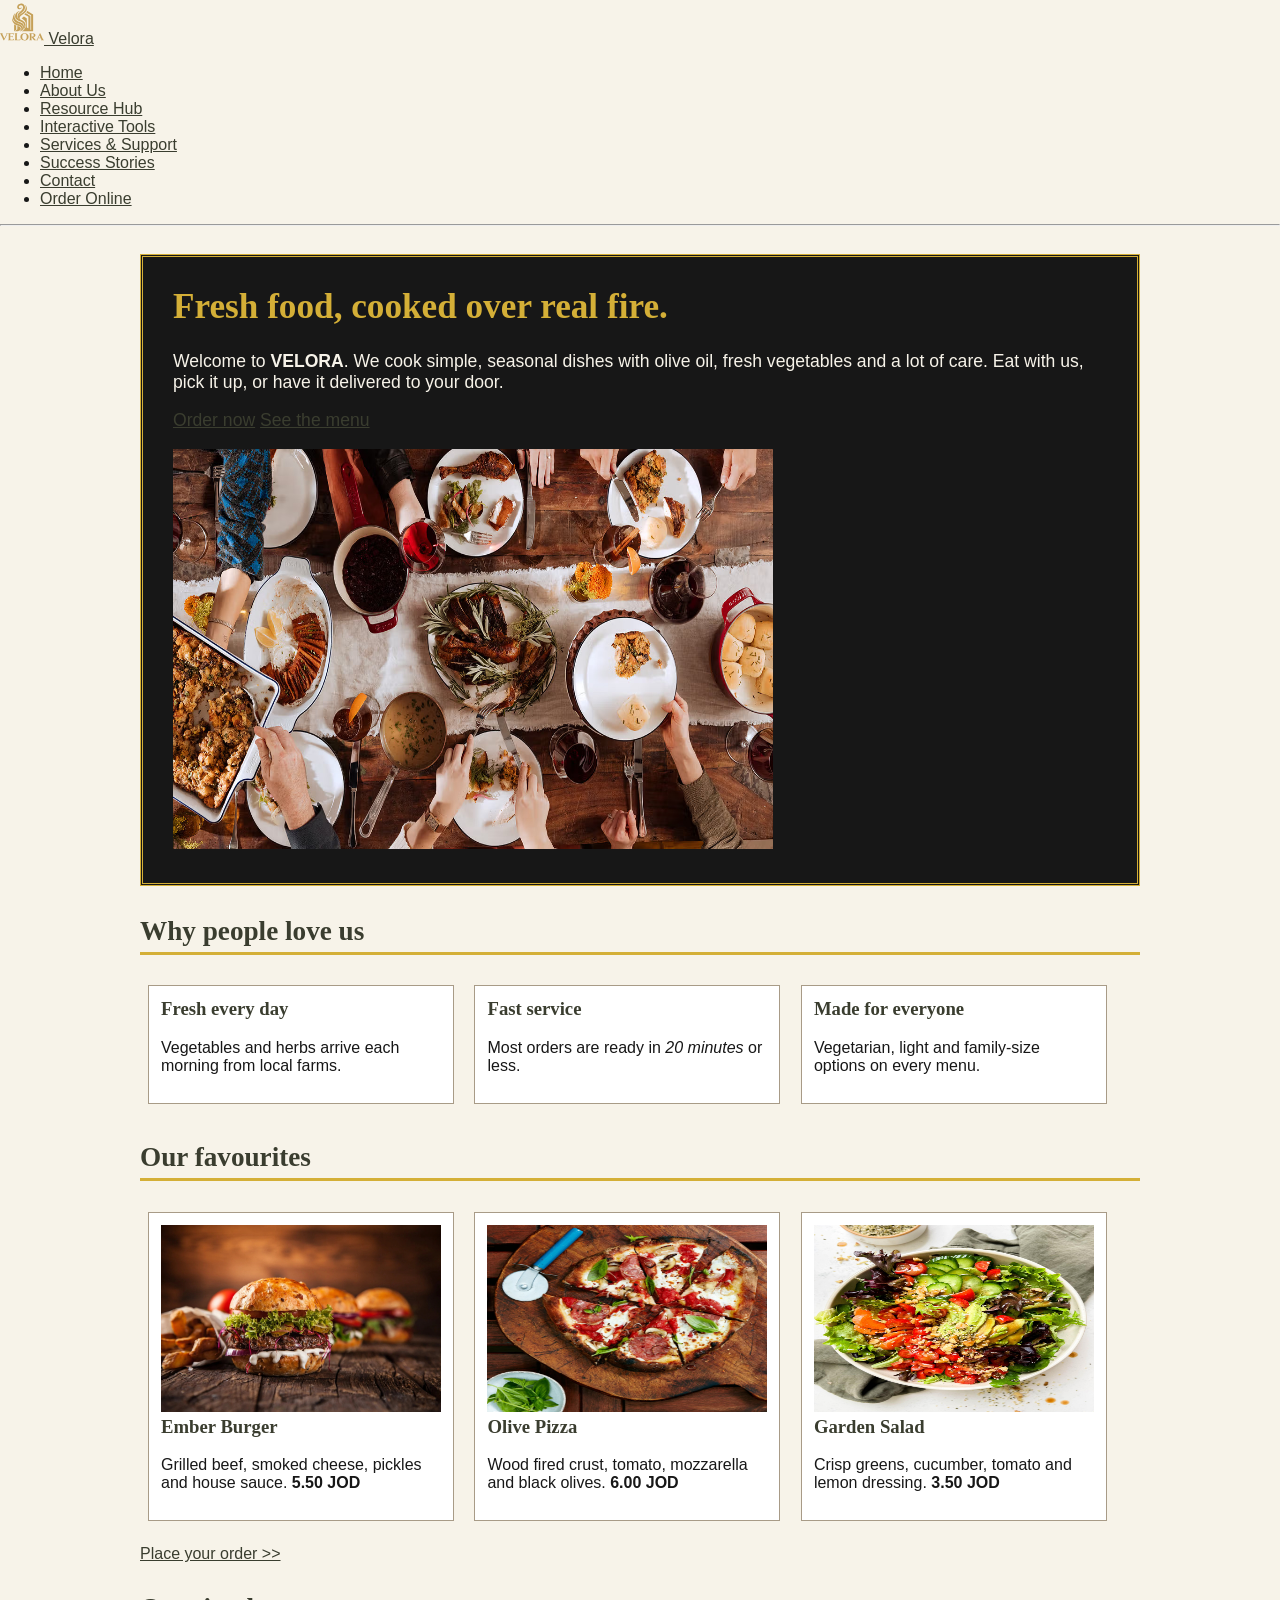
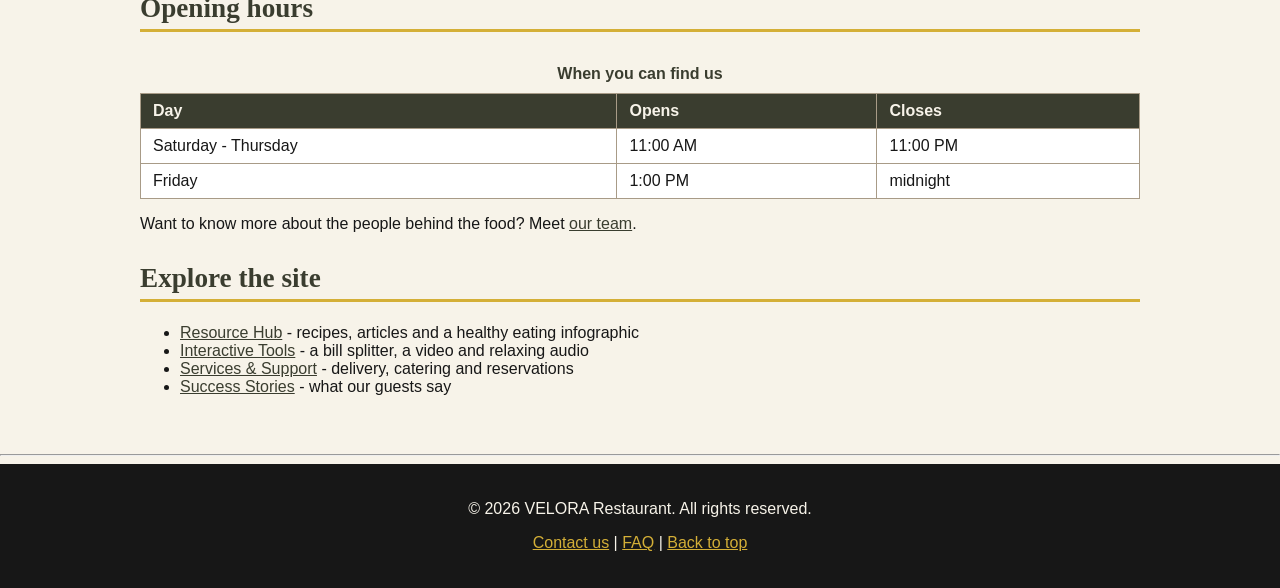
==== index.html @ dc9d483e "Update index.html" ====
<!DOCTYPE html>
<head>

  <meta name="viewport" content="width=device-width, initial-scale=1.0">
  <title>Home | VELORA</title>
  <link rel="stylesheet" href="css/style.css">

</head>

<body>

  <div id="top">
    <a href="index.html"><img src="images/velora.svg" alt="Velora logo" width="44" height="44"> Velora</a>

    <nav>

      <ul>
          <li><a href="index.html">Home</a></li>
          <li><a href="about.html">About Us</a></li>
          <li><a href="resources.html">Resource Hub</a></li>
          <li><a href="tools.html">Interactive Tools</a></li>
          <li><a href="services.html">Services &amp; Support</a></li>
          <li><a href="stories.html">Success Stories</a></li>
          <li><a href="contact.html">Contact</a></li>
          <li><a href="order.html">Order Online</a></li>
      </ul>

    </nav>

  </div>


  <hr>


  <div id="content">

    <div class="hero section">

      <h1>Fresh food, cooked over real fire.</h1>

      <p>Welcome to <strong>VELORA</strong>. We cook simple, seasonal dishes with olive oil, fresh vegetables and a lot of care. Eat with us, pick it up, or have it delivered to your door.</p>

      <p>
        <a href="order.html">Order now</a>
        <a href="#menu">See the menu</a>
      </p>

      <div>
        <img src="images/Food_on_Table.jpg" alt="A plate of food on a table" width="600" height="400">
      </div>
        
      
    </div>

    <div class="section">
      <h2>Why people love us</h2>
      <div class="card"><h3>Fresh every day</h3><p>Vegetables and herbs arrive each morning from local farms.</p></div>
      <div class="card"><h3>Fast service</h3><p>Most orders are ready in <em>20 minutes</em> or less.</p></div>
      <div class="card"><h3>Made for everyone</h3><p>Vegetarian, light and family-size options on every menu.</p></div>
    </div>

    <div class="section" id="menu">

      <h2>Our favourites</h2>

      <div class="card">

        <img src="images/grilled_Beef_Burger.jpg" alt="Grilled beef burger" width="280" height="187"> 
        <h3>Ember Burger</h3>
        <p>Grilled beef, smoked cheese, pickles and house sauce. <strong>5.50 JOD</strong></p>

      </div>


      <div class="card">

        <img src="images/Wood_fired_pizza.jpg" alt="Wood-fired pizza" width="280" height="187">
        <h3>Olive Pizza</h3> 
        <p>Wood fired crust, tomato, mozzarella and black olives. <strong>6.00 JOD</strong></p>

      </div>

      <div class="card">

        <img src="images/green_salad.jpg" alt="Green garden salad" width="280" height="187">
        <h3>Garden Salad</h3>  
        <p>Crisp greens, cucumber, tomato and lemon dressing. <strong>3.50 JOD</strong></p>

      </div>

      <p><a href="order.html">Place your order &gt;&gt;</a></p>

    </div>


    <div class="section" id="hours">

      <h2>Opening hours</h2>

      <table border="1">

        <caption>When you can find us</caption>

        <tr><th>Day</th><th>Opens</th><th>Closes</th></tr>
        <tr><td>Saturday - Thursday</td><td>11:00 AM</td><td>11:00 PM</td></tr>
        <tr><td>Friday</td><td>1:00 PM</td><td>midnight</td></tr>

      </table>

      <p>Want to know more about the people behind the food? Meet <a href="about.html#team">our team</a>.</p>

    </div>

    <div class="section">

      <h2>Explore the site</h2>

      <ul>
        <li><a href="resources.html">Resource Hub</a> - recipes, articles and a healthy eating infographic</li>
        <li><a href="tools.html">Interactive Tools</a> - a bill splitter, a video and relaxing audio</li>
        <li><a href="services.html">Services &amp; Support</a> - delivery, catering and reservations</li>
        <li><a href="stories.html">Success Stories</a> - what our guests say</li>
      </ul>

    </div>

  </div>

  <hr>

  <div class="footer">

    <p>&copy; 2026 VELORA Restaurant. All rights reserved.</p>

    <p><a href="contact.html">Contact us</a> | <a href="services.html#faq">FAQ</a> | <a href="#top">Back to top</a></p>

  </div>

</body>

</html>
---- css/style.css ----
/*General*/

body{

    margin: 0;
    font-family: 'Segoe UI', Tahoma, Arial, sans-serif;
    color: #171717;
    background-color: #F7F3E9;

}


/*Headings*/

h1,h2,h3{

    font-family: Georgia, 'Times New Roman', serif; 
    color: #3A3D2F;

}

h1{
    font-size: 220%;
}

h2{
    font-size: 170%;
    border-bottom: 3px solid #D4AF37;
    padding-bottom: 5px;
}


/*Links*/
a {
 
    color: #3A3D2F; 
}


/*Table*/

table{
    width: 100%;
    border-collapse: collapse;
}

caption{

    font-weight: bold;
    padding: 10px;
    color: #3A3D2F;

}

th,td{

    padding: 8px 12px;
    border: 1px solid #A89B87;
    text-align: left;

}

th{

    background-color: #3A3D2F;
    color: #F7F3E9;

}

tr:hover { 

    background-color: #F7F3E9;
}


/*Forms*/


form{
    padding: 20px;
}


fieldset{

    border: 2px solid #D4AF37;
    margin-bottom: 20px;
    padding: 14px;

}


legend{
    font-weight: bold;
    color: #3A3D2F;
    padding: 0 8px;
}


.field{

    margin-bottom: 14px;

}

input, select, textarea{

    padding: 6px;
    border: 2px solid #A89B87; ;

}

.wide{

    width: 70%;

}


.qty{

    width: 60%;
}




/*Footer*/


.footer{

    background-color: #171717;
    color: #F7F3E9;
    text-align: center;
    padding: 20px;

}

.footer a { color: #D4AF37; }


.footer a:visited{

    color: purple;

}



/*Hero section*/

.hero{

    border: 3px double #D4AF37;
    background-color: #171717;
    color: #F7F3E9;
    padding: 30px;


}


.hero h1{

    color: #D4AF37;
    margin-top: 0;

}


.hero p{

    font-size: 110%;


}



/*layout*/

#content{

    max-width: 1000px;
    margin: 0 auto;
    padding: 20px;


}

.section{

    margin-bottom: 30px;


}

/*Cards*/

.card{

    display: inline-block;
    vertical-align: top;
    width: 280px;
    margin: 8px;
    padding: 12px;

}


.card h3{

    margin-top: 0;

}


.card, form, table {

    background-color: white;

}

.card , form{

    border: 1px solid #A89B87;


}
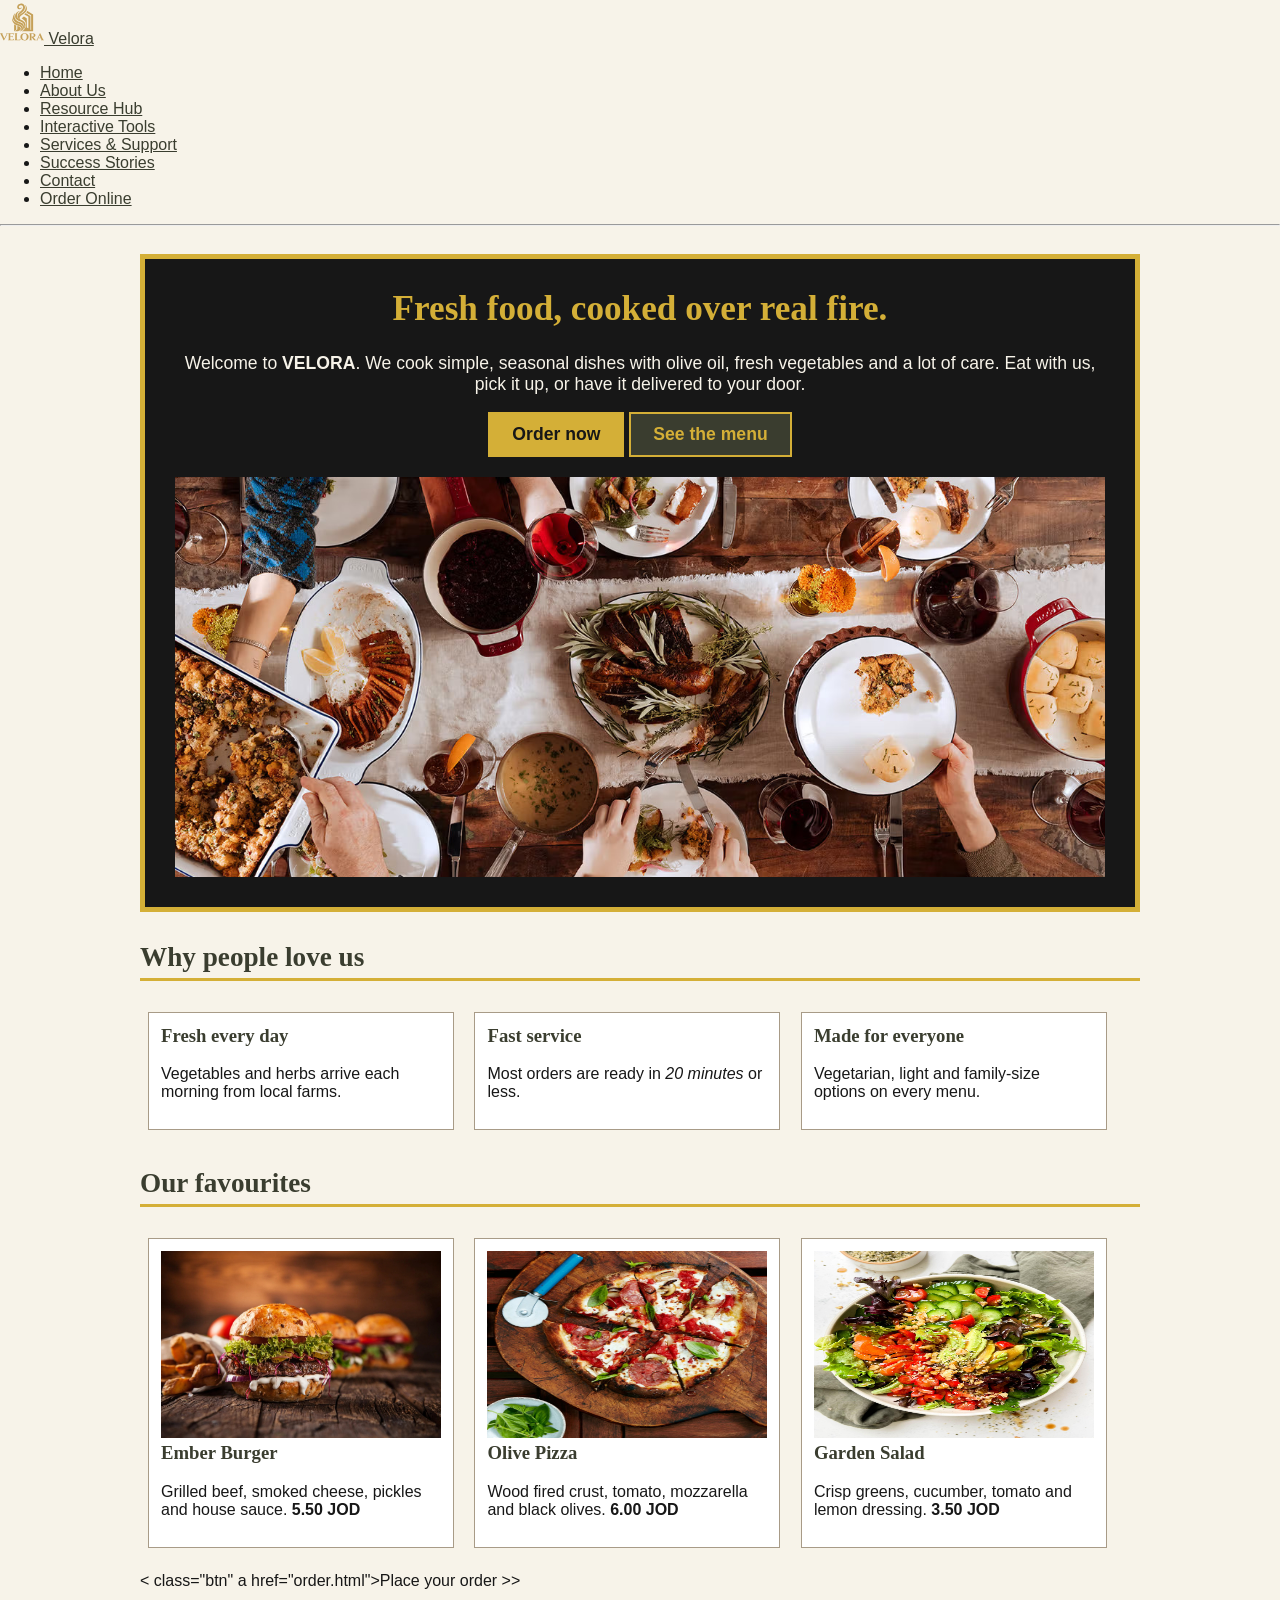
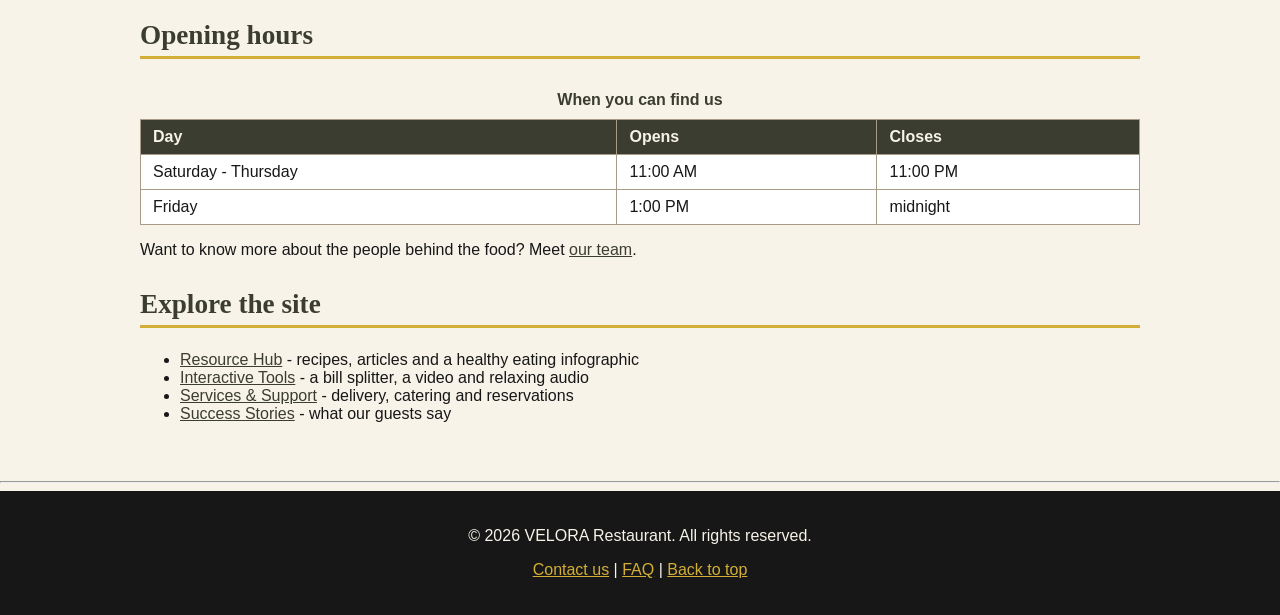
==== commit fb9efb41: "Update index.html" ====
--- a/index.html
+++ b/index.html
@@ -42,8 +42,8 @@
       <p>Welcome to <strong>VELORA</strong>. We cook simple, seasonal dishes with olive oil, fresh vegetables and a lot of care. Eat with us, pick it up, or have it delivered to your door.</p>
 
       <p>
-        <a href="order.html">Order now</a>
-        <a href="#menu">See the menu</a>
+        <a class="btn" href="order.html">Order now</a>
+        <a class="btn secondary" href="#menu">See the menu</a>
       </p>
 
       <div>
@@ -89,7 +89,7 @@
 
       </div>
 
-      <p><a href="order.html">Place your order &gt;&gt;</a></p>
+      <p>< class="btn" a href="order.html">Place your order &gt;&gt;</a></p>
 
     </div>
 
--- a/css/style.css
+++ b/css/style.css
@@ -141,22 +141,16 @@
 .footer a { color: #D4AF37; }
 
 
-.footer a:visited{
-
-    color: purple;
-
-}
-
-
 
 /*Hero section*/
 
 .hero{
 
-    border: 3px double #D4AF37;
+    border: 5px solid #D4AF37;
     background-color: #171717;
     color: #F7F3E9;
     padding: 30px;
+    text-align: center;
 
 
 }
@@ -175,6 +169,15 @@
     font-size: 110%;
 
 
+}
+
+
+.hero img {
+  width: 100%;           
+  max-height: 400px;     
+  object-fit: cover;     
+  display: block;        
+  margin-top: 20px;      
 }
 
 
@@ -229,3 +232,61 @@
 
 
 }
+
+
+/*Buttons*/
+
+.btn{
+
+    display: inline-block;
+    background-color: #D4AF37;
+    color: #171717;
+    text-decoration: none;
+    padding: 10px 22px;
+    text-align: center;
+    border: 2px solid #D4AF37;
+    font-weight: bold;
+
+}
+
+
+.btn:hover{
+
+    background-color: #171717;
+    color: #D4AF37;
+
+}
+
+
+.secondary{
+
+    background-color: #3A3D2F;
+    color: #D4AF37;
+
+}
+
+.secondary:hover{
+
+    background-color: #D4AF37;
+    color: #3A3D2F;
+
+}
+
+
+.reset{
+
+    background-color: #A89B87;
+    color: #171717;
+    border-color: #A89B87;
+
+}
+
+
+.reset:hover{
+
+
+    background-color: #171717;
+    color: #F7F3E9;
+}
+
+
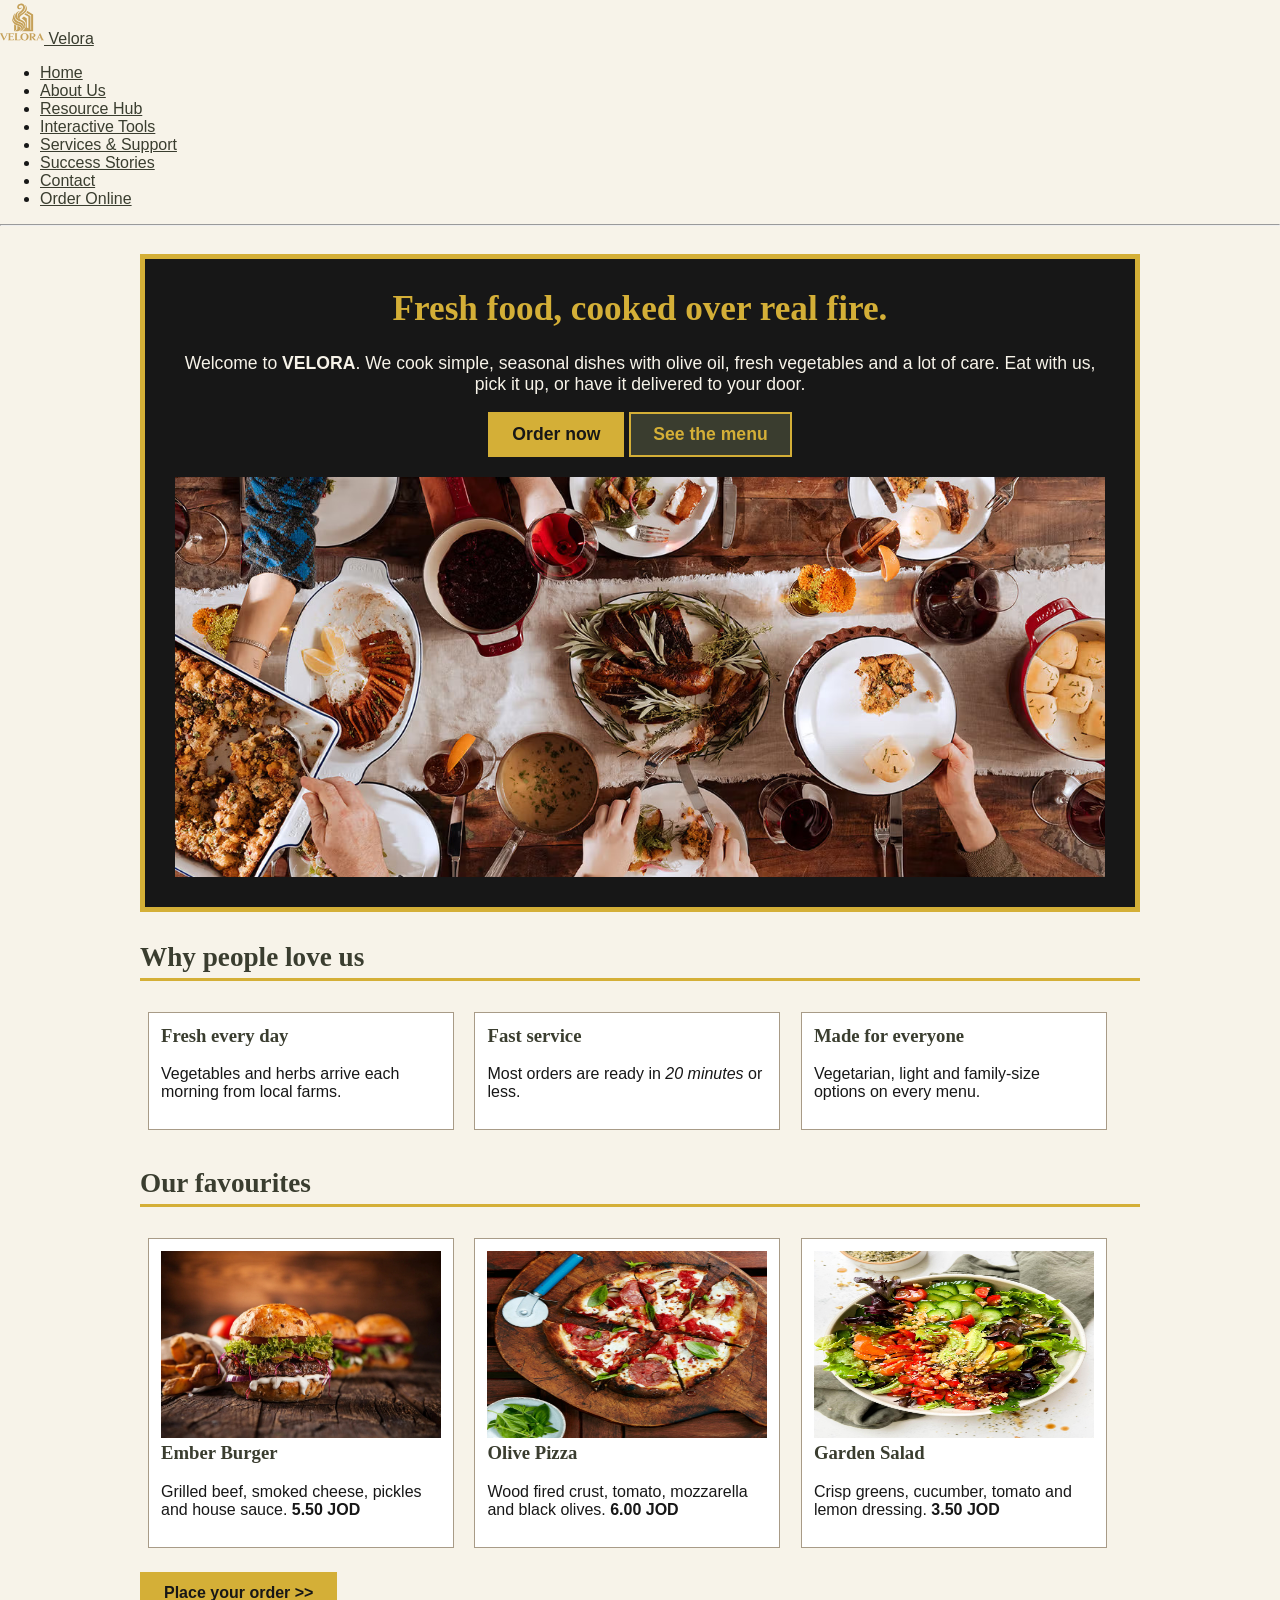
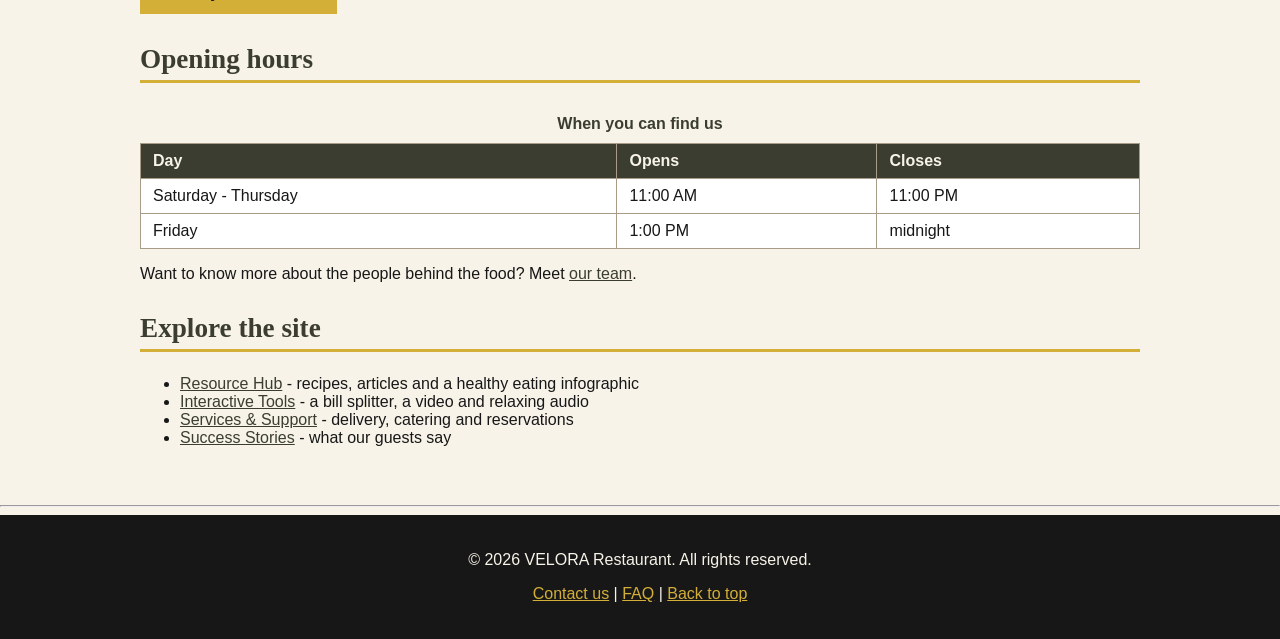
==== commit 2555a8ef: "Update index.html" ====
--- a/index.html
+++ b/index.html
@@ -89,7 +89,7 @@
 
       </div>
 
-      <p>< class="btn" a href="order.html">Place your order &gt;&gt;</a></p>
+      <p><a class="btn" a href="order.html">Place your order &gt;&gt;</a></p>
 
     </div>
 
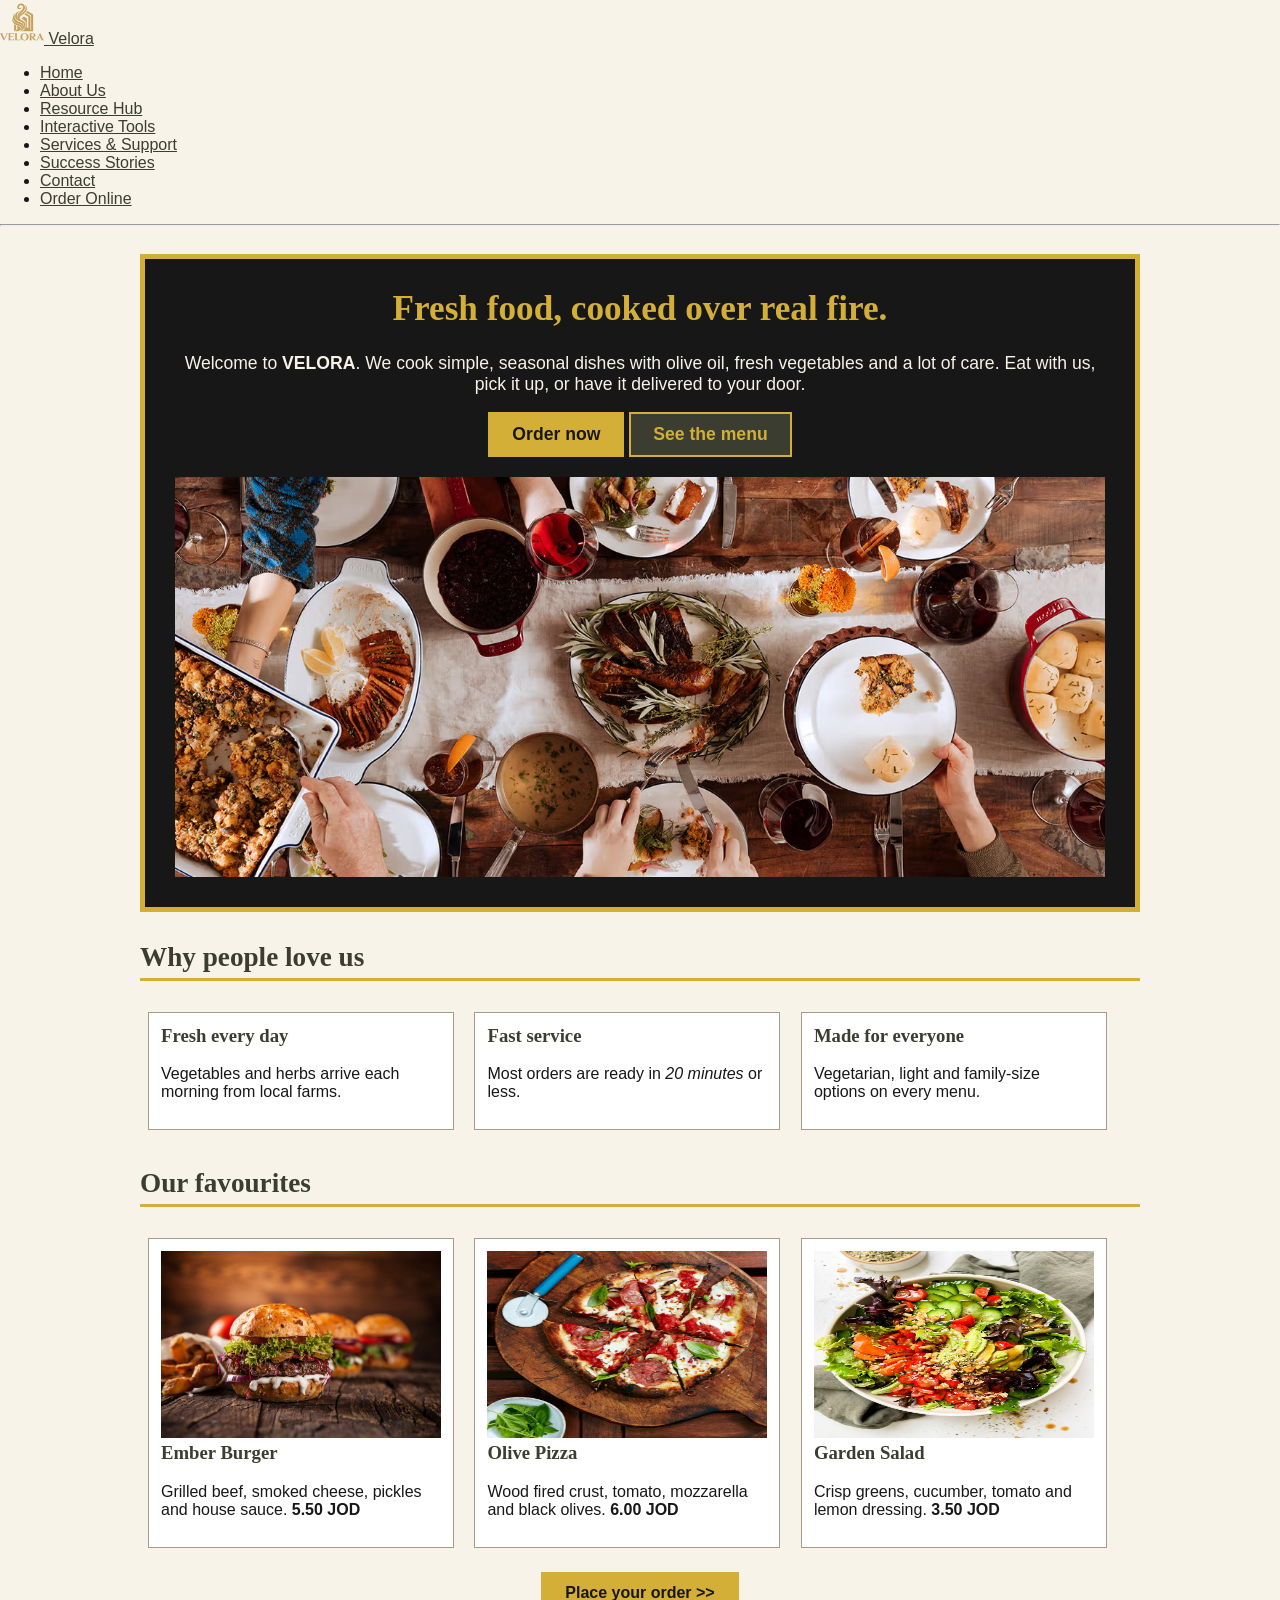
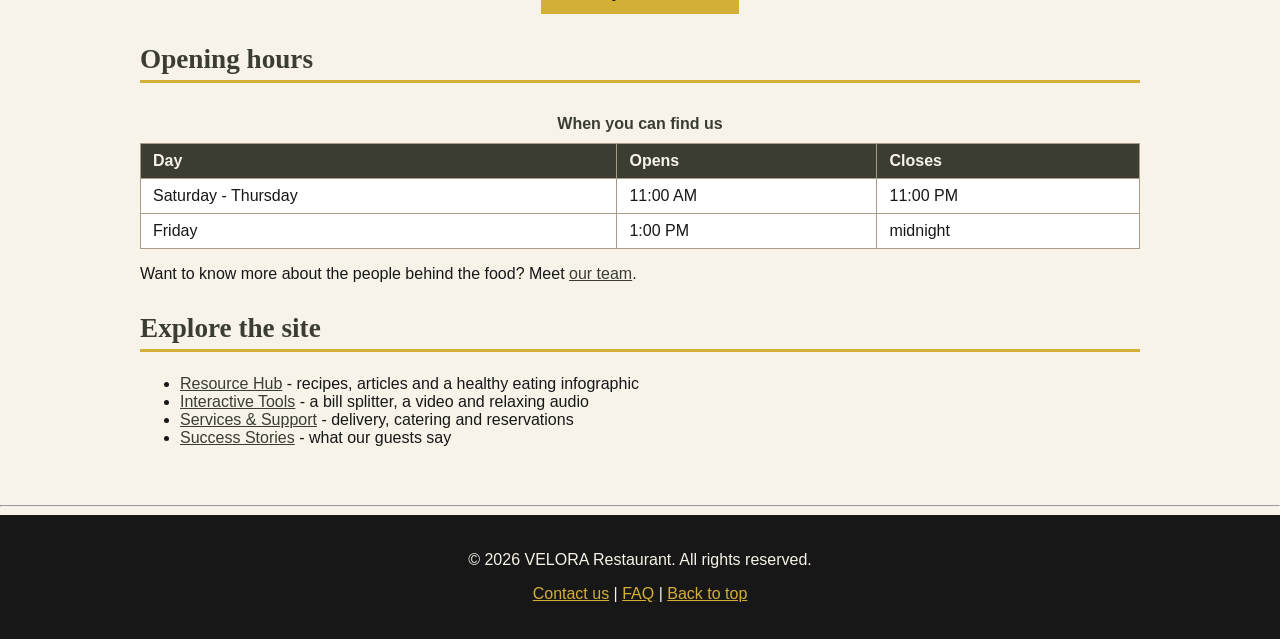
==== commit f7d21a7c: "Update index.html" ====
--- a/index.html
+++ b/index.html
@@ -4,6 +4,12 @@
   <meta name="viewport" content="width=device-width, initial-scale=1.0">
   <title>Home | VELORA</title>
   <link rel="stylesheet" href="css/style.css">
+  <style>
+
+    p.center{ 
+      text-align: center;
+    }
+  </style>
 
 </head>
 
@@ -89,7 +95,7 @@
 
       </div>
 
-      <p><a class="btn" a href="order.html">Place your order &gt;&gt;</a></p>
+      <p class="center" ><a class="btn" href="order.html">Place your order &gt;&gt;</a></p>
 
     </div>
 
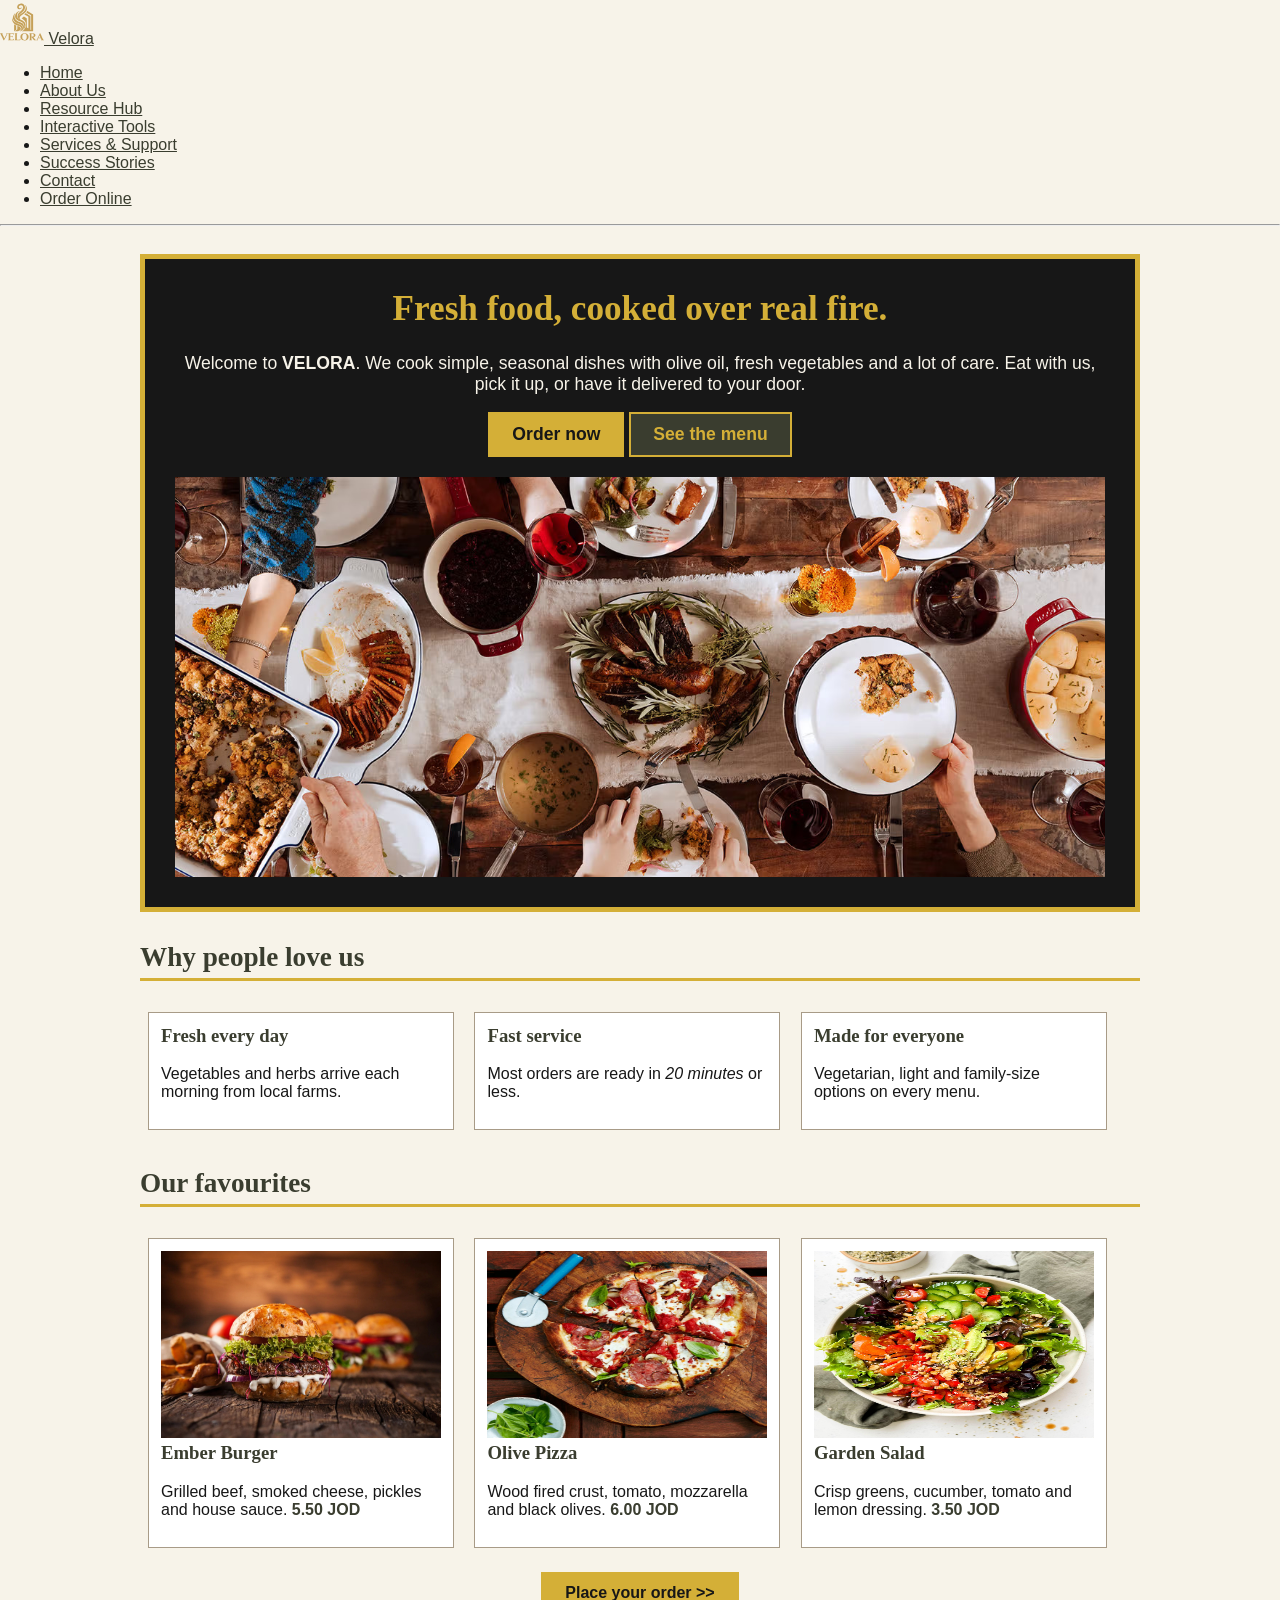
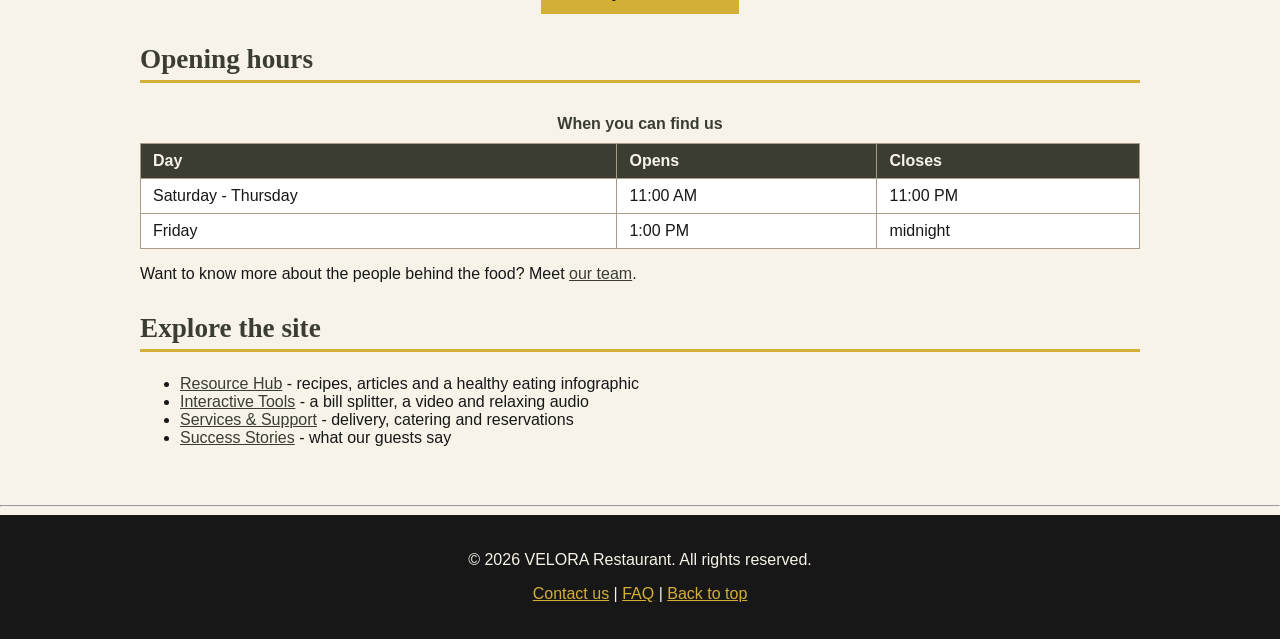
==== commit a998cee5: "Update index.html" ====
--- a/index.html
+++ b/index.html
@@ -74,7 +74,7 @@
 
         <img src="images/grilled_Beef_Burger.jpg" alt="Grilled beef burger" width="280" height="187"> 
         <h3>Ember Burger</h3>
-        <p>Grilled beef, smoked cheese, pickles and house sauce. <strong>5.50 JOD</strong></p>
+        <p>Grilled beef, smoked cheese, pickles and house sauce.  <strong class="price" >5.50 JOD</strong></p>
 
       </div>
 
@@ -83,7 +83,7 @@
 
         <img src="images/Wood_fired_pizza.jpg" alt="Wood-fired pizza" width="280" height="187">
         <h3>Olive Pizza</h3> 
-        <p>Wood fired crust, tomato, mozzarella and black olives. <strong>6.00 JOD</strong></p>
+        <p>Wood fired crust, tomato, mozzarella and black olives. <strong class="price" >6.00 JOD</strong></p>
 
       </div>
 
@@ -91,7 +91,7 @@
 
         <img src="images/green_salad.jpg" alt="Green garden salad" width="280" height="187">
         <h3>Garden Salad</h3>  
-        <p>Crisp greens, cucumber, tomato and lemon dressing. <strong>3.50 JOD</strong></p>
+        <p>Crisp greens, cucumber, tomato and lemon dressing. <strong class="price" >3.50 JOD</strong></p>
 
       </div>
 
--- a/css/style.css
+++ b/css/style.css
@@ -290,3 +290,45 @@
 }
 
 
+
+/*Blocks of texts*/
+.quote{
+
+    border-left: 5px solid #D4AF37 ;
+    padding-left: 12px;
+
+}
+
+.who{
+
+
+    font-size: 90%;
+    color: #3A3D2F;
+
+}
+
+
+.toc{
+
+    padding: 10px 20px;
+
+}
+
+
+.note{
+
+    background-color: white;
+    border-left: 5px solid #D4AF37;
+    padding: 10px 14px;
+
+}
+
+
+.price{
+
+    color: #3A3D2F;
+    font-weight: bold;
+
+}
+
+
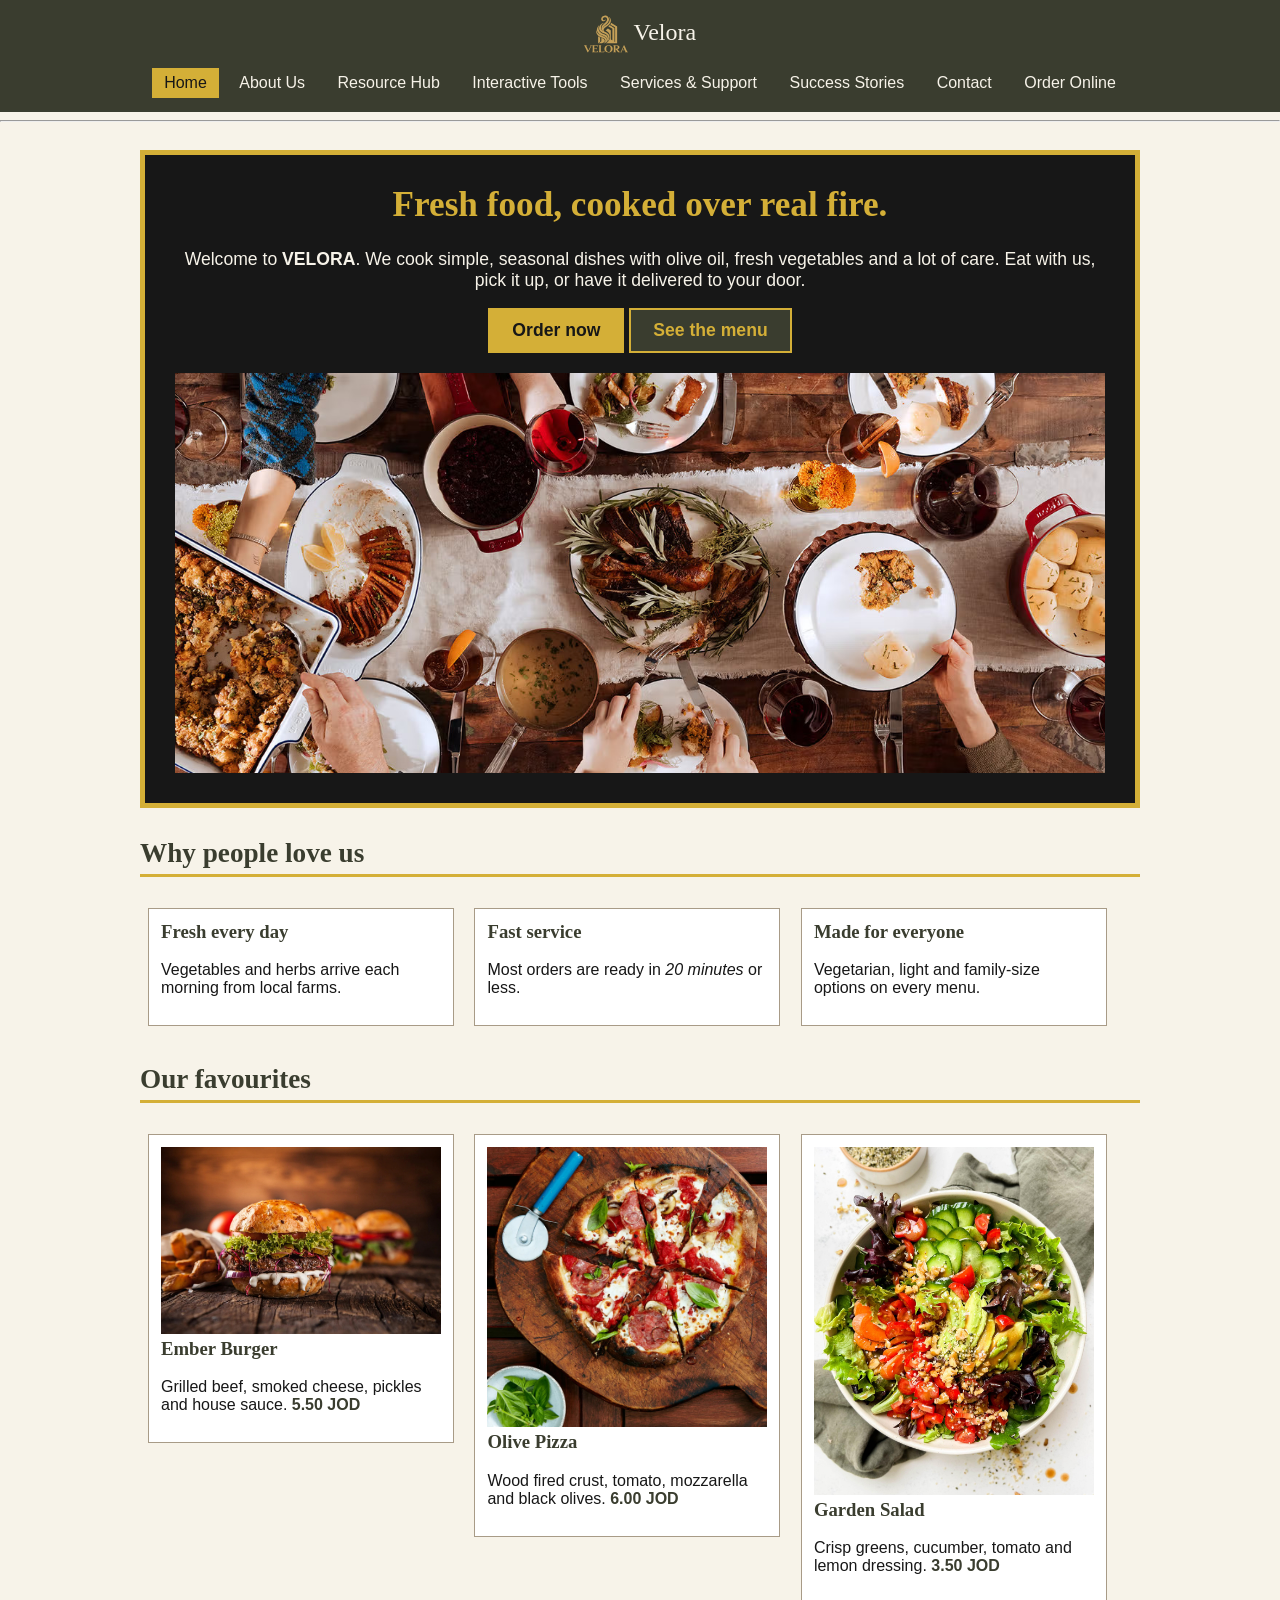
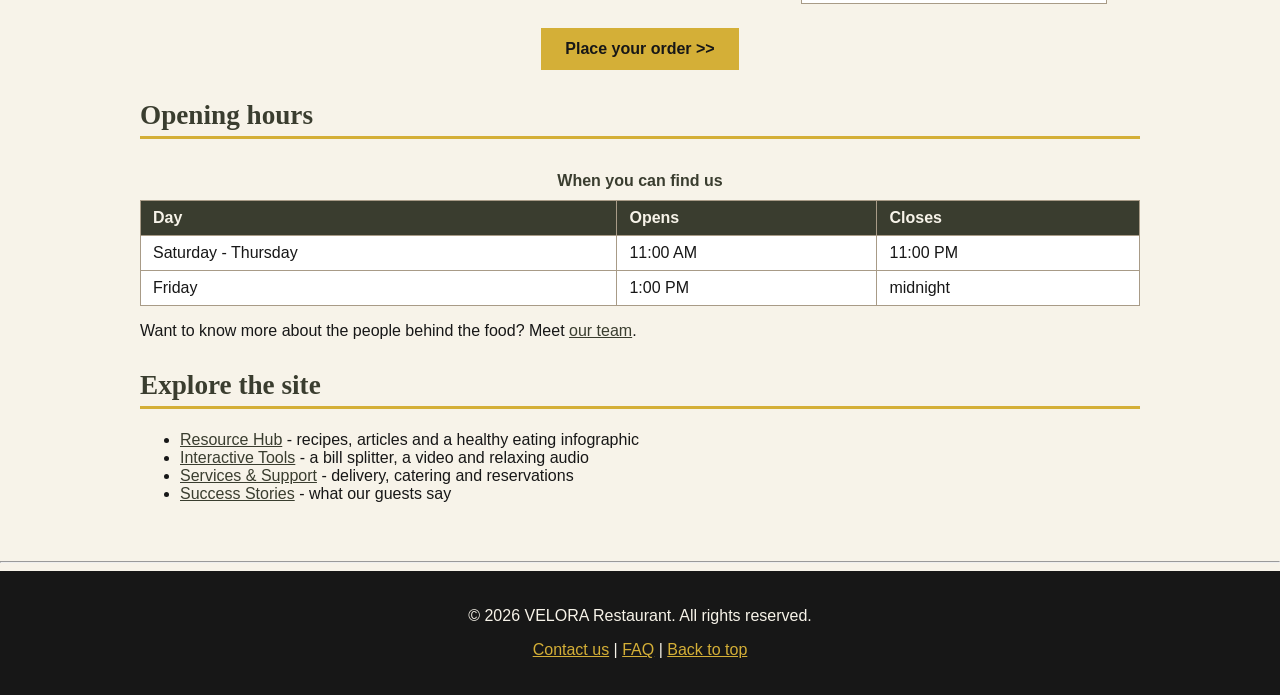
==== commit ecab7bab: "Update index.html" ====
--- a/index.html
+++ b/index.html
@@ -16,12 +16,12 @@
 <body>
 
   <div id="top">
-    <a href="index.html"><img src="images/velora.svg" alt="Velora logo" width="44" height="44"> Velora</a>
+    <a class="brand" href="index.html"><img src="images/velora.svg" alt="Velora logo" width="44" height="44"> Velora</a>
 
     <nav>
 
       <ul>
-          <li><a href="index.html">Home</a></li>
+          <li><a href="index.html" class="active" >Home</a></li>
           <li><a href="about.html">About Us</a></li>
           <li><a href="resources.html">Resource Hub</a></li>
           <li><a href="tools.html">Interactive Tools</a></li>
--- a/css/style.css
+++ b/css/style.css
@@ -331,4 +331,67 @@
 
 }
 
-
+/*order report and bill result*/
+#report, #splitResult { 
+    background-color: #F7F3E9; 
+    border: 2px solid #D4AF37; 
+    padding: 14px; }
+
+#report { 
+    font-family: "Courier New", monospace; 
+}
+
+
+
+/* images and videos */
+img, video { max-width: 100%; height: auto; }
+
+
+
+/*navbar*/
+#top { 
+    background-color: #3A3D2F; 
+    padding: 12px 20px; 
+    text-align: center; 
+}
+
+.brand {
+    color: #F7F3E9;
+    text-decoration: none; font-family: Georgia, serif;
+    font-size: 150%; 
+}
+
+
+.brand img
+ { 
+    vertical-align: middle; 
+}
+
+#top nav ul {
+    list-style-type: none; 
+    margin: 10px 0 0 0; 
+    padding: 0; 
+}
+
+#top nav li { 
+    display: inline-block; 
+    margin: 2px; 
+}
+
+#top nav a { 
+    display: block;
+    color: #F7F3E9; 
+    text-decoration: none; 
+    padding: 6px 12px;
+}
+
+#top nav a:hover { 
+    background-color: #A89B87;
+    color: #171717;
+}
+
+#top nav a.active {
+    background-color: #D4AF37;
+     color: #171717; 
+    
+}
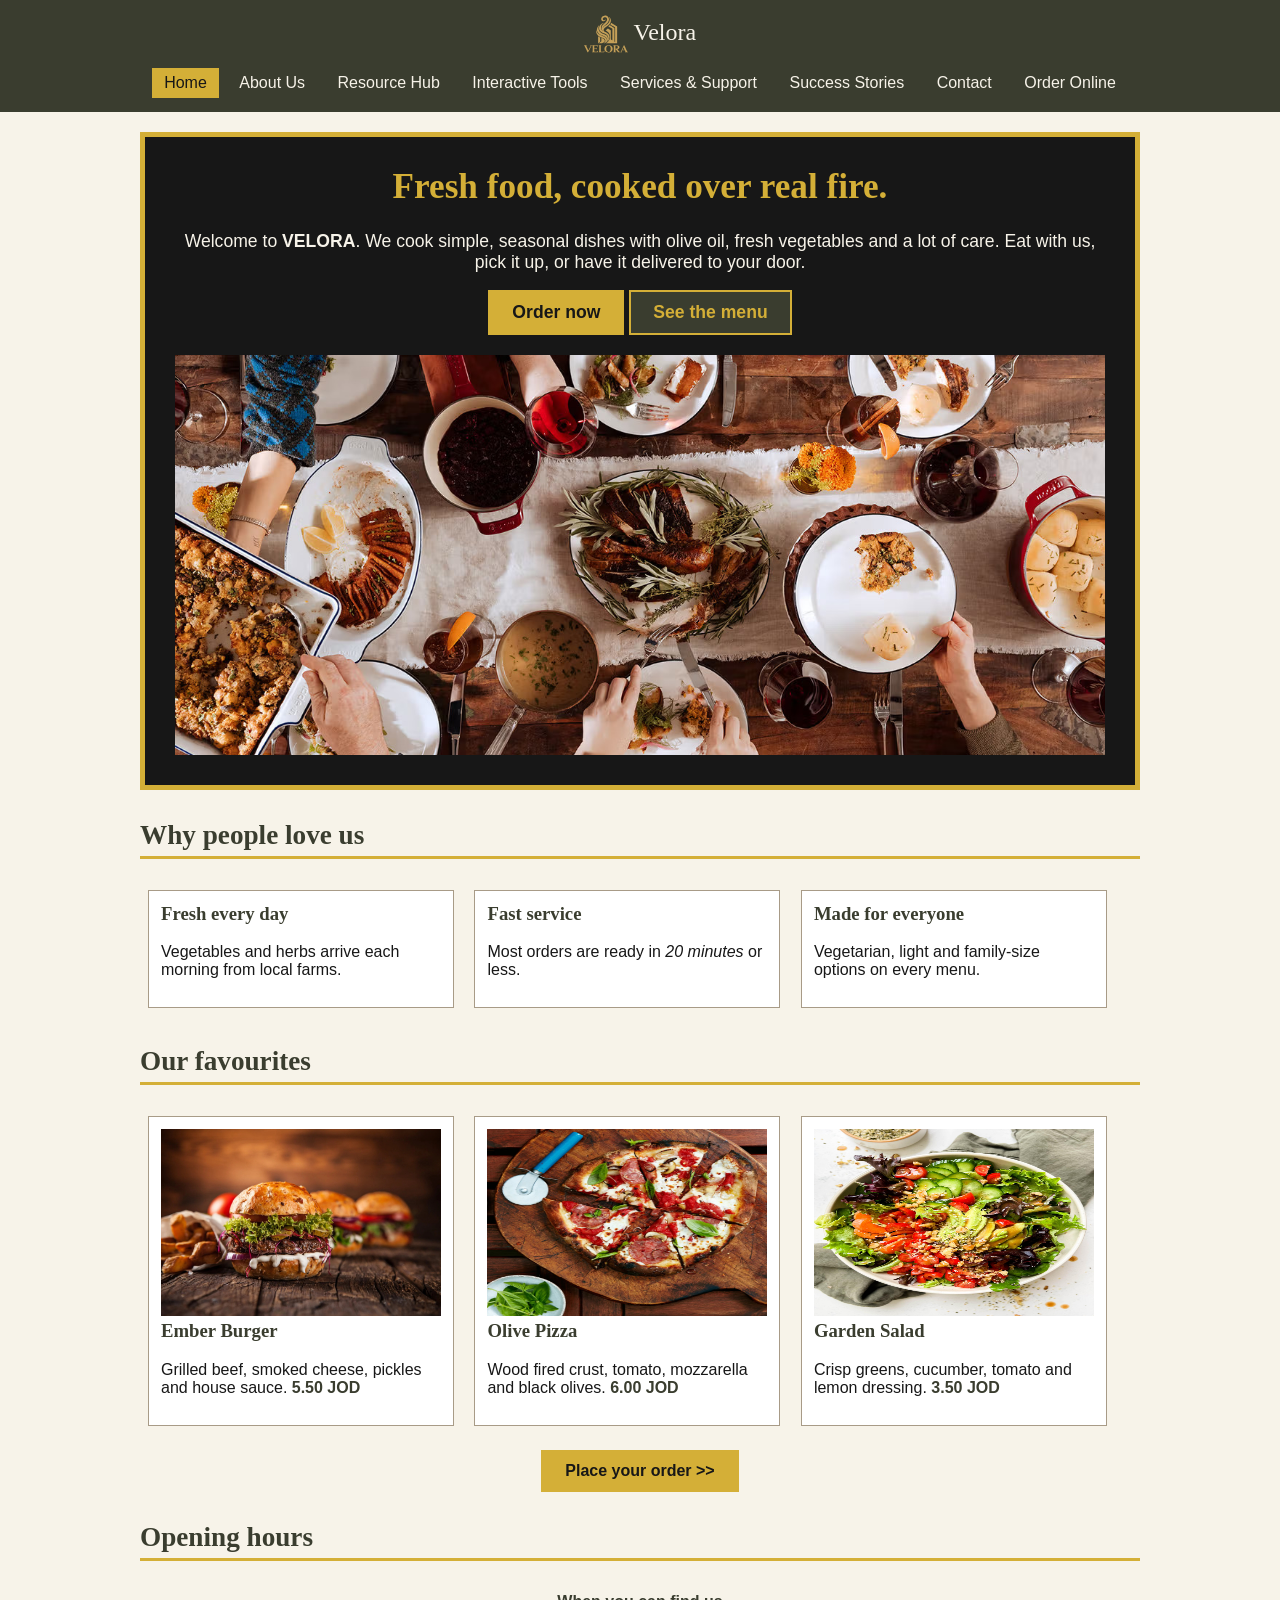
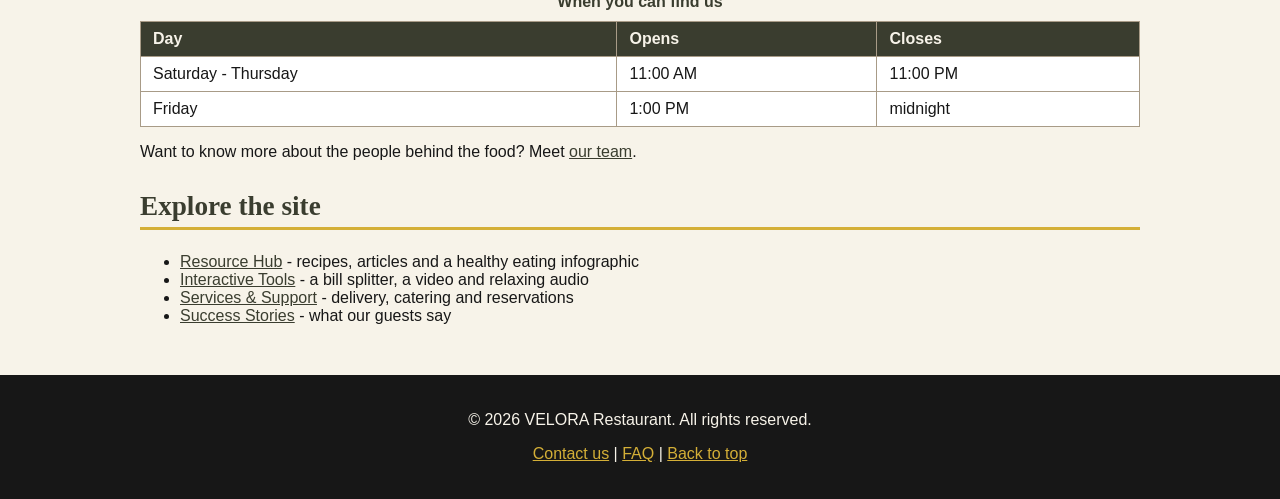
==== commit 469026da: "Update index.html" ====
--- a/index.html
+++ b/index.html
@@ -36,7 +36,7 @@
   </div>
 
 
-  <hr>
+  
 
 
   <div id="content">
@@ -133,7 +133,7 @@
 
   </div>
 
-  <hr>
+  
 
   <div class="footer">
 
--- a/css/style.css
+++ b/css/style.css
@@ -343,10 +343,6 @@
 
 
 
-/* images and videos */
-img, video { max-width: 100%; height: auto; }
-
-
 
 /*navbar*/
 #top { 
